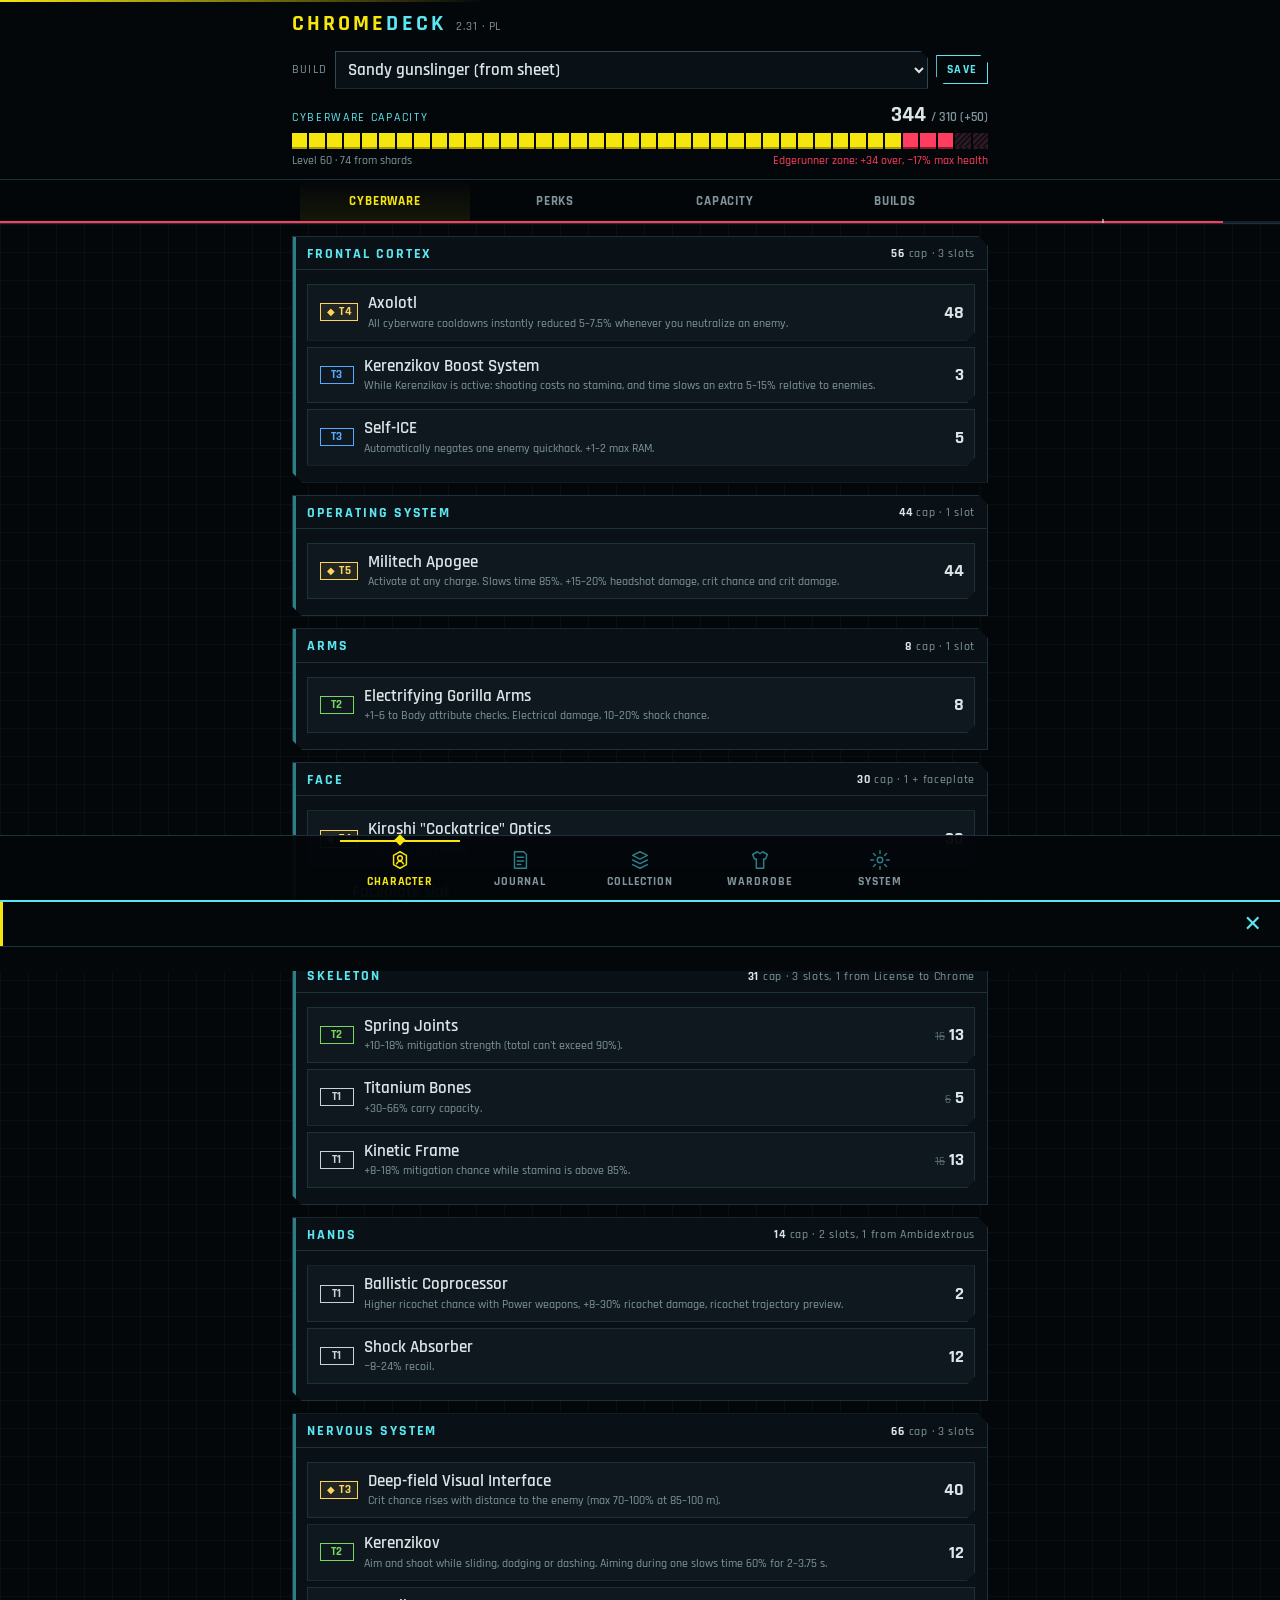
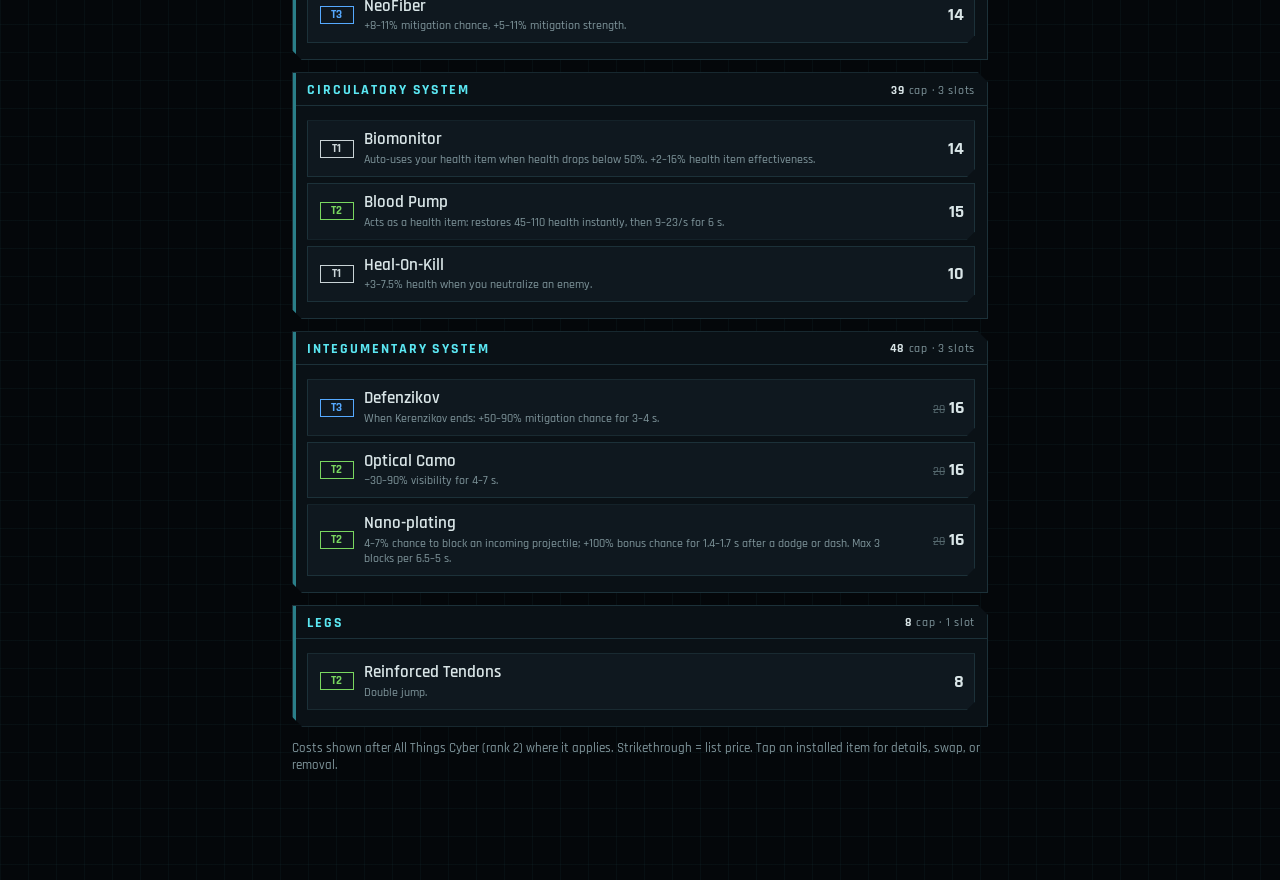
==== index.html @ b327940f "Rebuild Chromedeck as an installable offline web app Split the single-file planner into a small mult" ====
<!DOCTYPE html>
<html lang="en">
<head>
<meta charset="utf-8">
<meta name="viewport" content="width=device-width, initial-scale=1, viewport-fit=cover">
<meta name="theme-color" content="#04070a">
<meta name="color-scheme" content="dark">
<meta name="description" content="Unofficial Cyberpunk 2077 completionist companion: cyberware, perks, capacity, builds and more.">
<meta name="apple-mobile-web-app-capable" content="yes">
<meta name="mobile-web-app-capable" content="yes">
<meta name="apple-mobile-web-app-status-bar-style" content="black-translucent">
<meta name="apple-mobile-web-app-title" content="Chromedeck">
<title>Chromedeck</title>
<link rel="manifest" href="manifest.webmanifest">
<link rel="icon" href="icons/icon.svg" type="image/svg+xml">
<link rel="apple-touch-icon" href="icons/apple-touch-icon.png">
<link rel="preconnect" href="https://fonts.googleapis.com">
<link rel="preconnect" href="https://fonts.gstatic.com" crossorigin>
<link href="https://fonts.googleapis.com/css2?family=Rajdhani:wght@500;600;700&display=swap" rel="stylesheet">
<link rel="stylesheet" href="css/tokens.css">
<link rel="stylesheet" href="css/app.css">
</head>
<body>

<header>
  <div class="brand"><h1>Chrome<span>deck</span></h1><span class="ver">2.31 · PL</span></div>
  <div class="buildbar" id="buildbar">
    <label class="lbl" for="buildSel">Build</label>
    <select id="buildSel"></select>
    <button class="btn sm" id="hdrSave" title="Everything autosaves; this just confirms it">Save</button>
  </div>
  <div class="gauge" id="gauge"></div>
</header>
<nav class="subnav" id="subnav" aria-label="Character sections"></nav>

<main>
  <section class="view" id="v-cyberware" aria-label="Cyberware loadout"></section>
  <section class="view" id="v-perks" aria-label="Attributes and perks"></section>
  <section class="view" id="v-capacity" aria-label="Capacity sources and shards"></section>
  <section class="view" id="v-builds" aria-label="Saved builds"></section>
  <section class="view" id="v-journal" aria-label="Journal"></section>
  <section class="view" id="v-collection" aria-label="Collection"></section>
  <section class="view" id="v-wardrobe" aria-label="Wardrobe"></section>
  <section class="view" id="v-system" aria-label="System"></section>
  <noscript><p class="hint">Chromedeck needs JavaScript.</p></noscript>
</main>

<nav class="tabs" id="tabs" aria-label="Sections"></nav>

<div class="scrim" id="scrim"></div>
<div class="sheet" id="sheet" role="dialog" aria-modal="true" aria-labelledby="sheetTitle" aria-hidden="true">
  <div class="sh"><h3 id="sheetTitle"></h3><button class="x" id="sheetClose" aria-label="Close">✕</button></div>
  <div class="sb" id="sheetBody"></div>
</div>
<div class="toast" id="toast" role="status" aria-live="polite"></div>
<div class="update" id="update" hidden><span>A new version is ready.</span><button class="btn sm pri" id="swReload">Update</button></div>

<script type="module" src="js/app.js"></script>
</body>
</html>
---- css/tokens.css ----
/* Design tokens — colors, rarity, shape. Dark-only, matching the game's UI. */
:root{
  --bg:#04070a; --panel:#0a1116; --panel2:#0f181f; --line:#1c3139; --line2:#2b4a55;
  --cyan:#5be7f2; --cyan-dim:#2a7f89; --yellow:#f5e60d; --red:#ff3d5e; --green:#7ee08a;
  --text:#d9e5e7; --muted:#7f959b; --faint:#56696f;
  --r-common:#c9d3d6; --r-uncommon:#79d65f; --r-rare:#55a9ff; --r-epic:#c77dff; --r-legendary:#ff9d3b; --r-iconic:#ffd45e;
  --chamfer:10px;
  --safe-b: env(safe-area-inset-bottom, 0px);
  --safe-t: env(safe-area-inset-top, 0px);
  --nav-h: 64px;
}
---- css/app.css ----
/* Components. Sections are marked like the game menus they serve. */
*{box-sizing:border-box;-webkit-tap-highlight-color:transparent}
html,body{margin:0;background:var(--bg);color:var(--text);font-family:'Rajdhani',system-ui,-apple-system,'Segoe UI',sans-serif;font-weight:500;font-size:17px;line-height:1.3}
body{min-height:100vh;background-image:
  linear-gradient(rgba(91,231,242,.035) 1px, transparent 1px),
  linear-gradient(90deg, rgba(91,231,242,.035) 1px, transparent 1px);
  background-size:28px 28px;padding-bottom:calc(var(--nav-h) + 28px + var(--safe-b))}
button,input,select,textarea{font:inherit;color:inherit}
button{cursor:pointer;background:none;border:0;padding:0}
[hidden]{display:none!important}
button:focus-visible,input:focus-visible,textarea:focus-visible,[tabindex]:focus-visible{outline:2px solid var(--yellow);outline-offset:2px}
::selection{background:var(--cyan);color:#000}
.num{font-variant-numeric:tabular-nums}

/* ---------- header ---------- */
header{position:relative;z-index:20;background:linear-gradient(180deg,rgba(4,7,10,.98),rgba(4,7,10,.92));-webkit-backdrop-filter:blur(6px);backdrop-filter:blur(6px);border-bottom:1px solid var(--line);padding:calc(10px + var(--safe-t)) 14px 8px}
header::before{content:"";position:absolute;left:0;top:0;height:2px;width:38%;background:linear-gradient(90deg,var(--yellow),transparent)}

header>*{max-width:696px;margin-left:auto;margin-right:auto}
.brand{display:flex;align-items:baseline;gap:10px;padding-bottom:6px}
.brand h1{margin:0;font-size:22px;font-weight:700;letter-spacing:.14em;text-transform:uppercase;color:var(--yellow)}
.brand h1 span{color:var(--cyan)}
.brand .ver{font-size:12px;color:var(--muted);letter-spacing:.08em;white-space:nowrap}
.buildbar{display:flex;align-items:center;gap:8px;margin-top:6px}
.buildbar .lbl{font-size:12px;color:var(--muted);letter-spacing:.1em;text-transform:uppercase}
.buildbar select{flex:1;min-width:0;background:var(--panel);border:1px solid var(--line2);color:var(--text);padding:6px 8px;font-weight:600;clip-path:polygon(0 0,calc(100% - 8px) 0,100% 8px,100% 100%,0 100%)}

/* capacity gauge (hero) */
.gauge{margin-top:10px;padding-bottom:2px}
.gauge .row{display:flex;justify-content:space-between;align-items:baseline}
.gauge .title{font-size:12px;letter-spacing:.14em;text-transform:uppercase;color:var(--cyan)}
.gauge .val{font-size:22px;font-weight:700}
.gauge .val small{font-size:13px;color:var(--muted);font-weight:600}
.gauge .val.warn{color:var(--red)}
.segs{display:grid;grid-template-columns:repeat(40,1fr);gap:2px;margin-top:4px;height:14px}
.segs i{display:block;background:#142129;border-bottom:2px solid #1a2c35}
.segs i.on{background:var(--yellow);border-bottom-color:#a89c00}
.segs i.over{background:var(--red);border-bottom-color:#8a1a2c}
.segs i.dead{background:repeating-linear-gradient(135deg,#0c1318 0 2px,#3a1620 2px 4px);border-bottom-color:transparent}
.gauge .sub{display:flex;justify-content:space-between;font-size:12px;color:var(--muted);margin-top:4px}
.gauge .sub b{color:var(--text);font-weight:600}
.gauge .sub .bad{color:var(--red)}

/* ---------- tabs ---------- */
nav.tabs{position:fixed;left:0;right:0;bottom:0;z-index:20;display:grid;grid-template-columns:repeat(5,minmax(0,120px));justify-content:center;background:rgba(4,7,10,.97);border-top:1px solid var(--line);padding:4px 6px calc(6px + var(--safe-b))}
nav.tabs button{display:flex;flex-direction:column;align-items:center;gap:3px;min-width:0;min-height:52px;padding:7px 1px 4px;font-size:10.5px;letter-spacing:.03em;text-transform:uppercase;color:var(--muted);font-weight:700;border-top:2px solid transparent;position:relative}
nav.tabs button svg{color:var(--cyan-dim)}
nav.tabs button.on{color:var(--yellow);border-top-color:var(--yellow)}
nav.tabs button.on svg{color:var(--yellow)}
nav.tabs button.on::after{content:"";position:absolute;top:-2px;left:50%;width:8px;height:8px;background:var(--yellow);transform:translate(-50%,-50%) rotate(45deg)}

/* sub-tabs (Character › Cyberware / Perks / …) */
.subnav{position:sticky;top:0;z-index:19;display:flex;justify-content:center;overflow-x:auto;scrollbar-width:none;background:rgba(4,7,10,.96);-webkit-backdrop-filter:blur(6px);backdrop-filter:blur(6px);border-bottom:1px solid var(--line);padding:env(safe-area-inset-top,0px) 8px 0}
.subnav::-webkit-scrollbar{display:none}
.subnav .mini{position:absolute;left:0;right:0;bottom:-1px;height:3px;background:#142129}
.subnav .mini i{position:absolute;left:0;top:0;bottom:0;background:var(--yellow)}
.subnav .mini.bad i{background:var(--red)}
.subnav .mini b{position:absolute;top:-2px;bottom:-2px;width:2px;background:var(--text);opacity:.6}

.subnav button{flex:1 1 0;max-width:170px;min-width:0;min-height:44px;padding:8px 4px 7px;font-size:13px;font-weight:700;letter-spacing:.06em;text-transform:uppercase;color:var(--muted);border-bottom:2px solid transparent;margin-bottom:-1px;white-space:nowrap}
.subnav button.on{color:var(--yellow);border-bottom-color:var(--yellow);background:linear-gradient(0deg,rgba(245,230,13,.08),transparent)}

main{padding:12px 12px 0;max-width:720px;margin:0 auto}
.view{display:none}.view.on{display:block}

/* ---------- panels ---------- */
.panel{background:var(--panel);border:1px solid var(--line);margin-bottom:12px;position:relative;clip-path:polygon(0 0,calc(100% - var(--chamfer)) 0,100% var(--chamfer),100% 100%,var(--chamfer) 100%,0 calc(100% - var(--chamfer)))}
.panel::before{content:"";position:absolute;left:0;top:0;width:3px;height:100%;background:var(--cyan-dim)}
.ph{display:flex;align-items:center;justify-content:space-between;padding:8px 12px 6px 14px;border-bottom:1px solid var(--line)}
.ph h2{margin:0;font-size:14px;letter-spacing:.14em;text-transform:uppercase;color:var(--cyan);font-weight:700}
.ph .meta{font-size:12px;color:var(--muted);letter-spacing:.06em}
.ph .meta b{color:var(--text)}
.pb{padding:8px 12px 10px 14px}
.hint{font-size:13px;color:var(--muted);line-height:1.35}
.hint a{color:var(--cyan)}

/* slot rows */
.slot{display:flex;align-items:center;gap:10px;width:100%;text-align:left;padding:9px 10px 9px 12px;border:1px solid var(--line);background:var(--panel2);margin:6px 0;position:relative;clip-path:polygon(0 0,100% 0,100% calc(100% - 8px),calc(100% - 8px) 100%,0 100%)}
.slot.empty{background:repeating-linear-gradient(135deg,transparent 0 6px,rgba(91,231,242,.05) 6px 7px);border-style:dashed;color:var(--muted)}
.slot .nm{flex:1;min-width:0;font-weight:600;font-size:17px;line-height:1.15}
.slot .nm small{display:-webkit-box;-webkit-line-clamp:2;-webkit-box-orient:vertical;overflow:hidden;font-size:12px;font-weight:500;color:var(--muted);line-height:1.25;margin-top:2px}
.slot .cap{font-size:18px;font-weight:700;min-width:44px;text-align:right}
.slot .cap s{color:var(--faint);font-size:12px;font-weight:500;margin-right:4px}
.slot .cap small{font-size:11px;color:var(--muted);font-weight:600;display:block;line-height:1;letter-spacing:.08em}
.slot .add{color:var(--cyan);font-size:20px;line-height:1;width:22px;text-align:center}

/* tier / rarity badge — text + shape, never color alone */
.tb{display:inline-flex;align-items:center;gap:4px;font-size:12px;font-weight:700;letter-spacing:.04em;padding:2px 6px;border:1px solid currentColor;line-height:1;min-width:34px;justify-content:center;flex-shrink:0}
.tb.t1{color:var(--r-common)}.tb.t2{color:var(--r-uncommon)}.tb.t3{color:var(--r-rare)}.tb.t4{color:var(--r-epic)}.tb.t5{color:var(--r-legendary)}
.tb.ic{color:var(--r-iconic);background:rgba(255,212,94,.08)}
.tb.ic::before{content:"◆";font-size:10px}

/* ---------- sheet (picker / detail) ---------- */
.scrim{position:fixed;inset:0;background:rgba(0,0,0,.6);z-index:30;opacity:0;pointer-events:none;transition:opacity .18s}
.scrim.on{opacity:1;pointer-events:auto}
.sheet{position:fixed;left:0;right:0;bottom:0;z-index:31;background:var(--bg);border-top:2px solid var(--cyan);max-height:88vh;display:flex;flex-direction:column;transform:translateY(100%);transition:transform .22s cubic-bezier(.2,.8,.2,1);padding-bottom:var(--safe-b)}
.sheet.on{transform:none}
@media (prefers-reduced-motion:reduce){.sheet,.scrim{transition:none}}
.sh{display:flex;align-items:center;gap:10px;padding:10px 12px 8px 14px;border-bottom:1px solid var(--line);position:relative}
.sh::before{content:"";position:absolute;left:0;top:0;bottom:0;width:3px;background:var(--yellow)}
.sh h3{margin:0;flex:1;font-size:15px;letter-spacing:.12em;text-transform:uppercase;color:var(--yellow)}
.sh .x{color:var(--cyan);font-size:22px;line-height:1;padding:2px 6px}
.sb{overflow:auto;padding:10px 12px 14px;-webkit-overflow-scrolling:touch}
.search{display:flex;gap:8px;margin-bottom:8px}
.search input{flex:1;background:var(--panel);border:1px solid var(--line2);padding:8px 10px;color:var(--text)}
.search input::placeholder{color:var(--faint)}
.chips{display:flex;gap:6px;flex-wrap:wrap;margin-bottom:8px}
.chip{font-size:12px;letter-spacing:.06em;text-transform:uppercase;font-weight:700;padding:4px 9px;border:1px solid var(--line2);color:var(--muted);clip-path:polygon(0 0,calc(100% - 6px) 0,100% 6px,100% 100%,6px 100%,0 calc(100% - 6px))}
.chip.on{background:var(--cyan);color:#021014;border-color:var(--cyan)}
.item{display:flex;align-items:stretch;border-bottom:1px solid var(--line)}
.item .main{flex:1;min-width:0;display:flex;align-items:center;gap:10px;text-align:left;padding:9px 6px 9px 10px}
.item .info{color:var(--cyan);font-size:17px;padding:0 10px;border-left:1px solid var(--line)}
.item .nm{flex:1;min-width:0;font-weight:600}
.item .nm small{display:block;font-size:12px;color:var(--muted);font-weight:500;line-height:1.25;white-space:normal}
.item .cap{font-size:18px;font-weight:700;min-width:36px;text-align:right}
.item.used{opacity:.45}
.item.sel{background:rgba(245,230,13,.07)}
.item .st{font-size:11px;color:var(--yellow);letter-spacing:.08em;text-transform:uppercase;font-weight:700}

.detail .name{font-size:22px;font-weight:700;margin:2px 0 4px}
.detail .line{display:flex;gap:8px;align-items:center;flex-wrap:wrap;margin-bottom:8px;font-size:13px;color:var(--muted)}
.detail .line b{color:var(--text)}
.detail .eff{white-space:pre-wrap;border-left:2px solid var(--line2);padding:6px 10px;margin:6px 0 10px;line-height:1.35}
.detail .req{color:var(--yellow);font-size:13px;margin-bottom:6px}
.detail .notes{color:var(--muted);font-size:13px;margin-bottom:8px;white-space:pre-wrap}
.btnrow{display:flex;gap:8px;flex-wrap:wrap;margin-top:6px}
.btn{padding:9px 14px;font-weight:700;letter-spacing:.1em;text-transform:uppercase;font-size:13px;border:1px solid var(--cyan);color:var(--cyan);clip-path:polygon(0 0,calc(100% - 8px) 0,100% 8px,100% 100%,8px 100%,0 calc(100% - 8px))}
.btn.pri{background:var(--yellow);color:#111;border-color:var(--yellow)}
.btn.warn{border-color:var(--red);color:var(--red)}
.btn.sm{padding:6px 10px;font-size:12px}
.btn:disabled{opacity:.4;cursor:default}

/* form bits */
.field{display:flex;align-items:center;justify-content:space-between;gap:10px;padding:8px 0;border-bottom:1px solid var(--line)}
.field:last-child{border-bottom:0}
.field .k{flex:1;min-width:0}
.field .k small{display:block;color:var(--muted);font-size:12px;line-height:1.25;margin-top:1px}
.field .v{display:flex;align-items:center;gap:6px}
.field .v .n{min-width:36px;text-align:center;font-size:18px;font-weight:700}
.step{width:40px;height:40px;border:1px solid var(--line2);color:var(--cyan);font-size:18px;font-weight:700;line-height:1;display:grid;place-items:center}
.step:disabled{opacity:.3}
.tog{width:52px;height:28px;border:1px solid var(--line2);position:relative;background:var(--panel2);clip-path:polygon(0 0,calc(100% - 6px) 0,100% 6px,100% 100%,6px 100%,0 calc(100% - 6px))}
.tog::after{content:"";position:absolute;top:3px;left:3px;width:20px;height:20px;background:var(--faint);transition:left .15s,background .15s}
.tog.on{border-color:var(--yellow)}
.tog.on::after{left:27px;background:var(--yellow)}
.pill{font-size:12px;font-weight:700;letter-spacing:.08em;text-transform:uppercase;padding:4px 8px;border:1px solid var(--faint);color:var(--faint)}
.pill.on{border-color:var(--yellow);color:var(--yellow)}
.seg{display:inline-flex;border:1px solid var(--line2)}
.seg button{padding:5px 10px;font-size:13px;font-weight:700;color:var(--muted);border-right:1px solid var(--line2)}
.seg button:last-child{border-right:0}
.seg button.on{background:var(--cyan);color:#021014}
input[type=range]{width:150px;accent-color:var(--yellow)}
input[type=number],input[type=text],textarea{background:var(--panel2);border:1px solid var(--line2);padding:6px 8px;color:var(--text);width:100%}
input[type=number]{width:72px;text-align:right}
textarea{min-height:90px;resize:vertical;font-family:ui-monospace,SFMono-Regular,Menlo,monospace;font-size:13px;line-height:1.4}
textarea.notes{font-family:inherit;font-size:15px}

/* capacity summary table */
.sum{width:100%;border-collapse:collapse;font-size:15px}
.sum td{padding:5px 0;border-bottom:1px solid var(--line)}
.sum td:last-child{text-align:right;font-weight:700;font-size:17px}
.sum tr.total td{border-bottom:0;border-top:2px solid var(--line2);color:var(--yellow);font-size:18px;padding-top:8px}
.sum tr.dim td{color:var(--muted)}
.sum tr.bad td{color:var(--red)}

/* shard cards */
.shard{display:flex;align-items:center;gap:10px;padding:8px 0;border-bottom:1px solid var(--line)}
.shard:last-child{border-bottom:0}
.shard .k{flex:1;min-width:0}
.shard .k b{display:block;font-size:16px}
.shard .k small{display:block;color:var(--muted);font-size:12px;line-height:1.25}
.shard .pips{display:flex;gap:3px;margin-top:4px;flex-wrap:wrap}
.shard .pips i{width:12px;height:8px;background:#142129;border:1px solid var(--line2)}
.shard .pips i.on{background:var(--cyan);border-color:var(--cyan)}
.shard .pips i.pl{border-color:#c77dff}
.shard .pips i.pl.on{background:#c77dff}
.shard .v{display:flex;align-items:center;gap:6px}
.shard .v .n{min-width:44px;text-align:center;font-size:16px;font-weight:700}

/* build list */
.bl{display:flex;align-items:center;gap:10px;width:100%;text-align:left;padding:10px 10px 10px 12px;border:1px solid var(--line);background:var(--panel2);margin:6px 0;clip-path:polygon(0 0,100% 0,100% calc(100% - 8px),calc(100% - 8px) 100%,0 100%)}
.bl.on{border-color:var(--yellow)}
.bl .nm{flex:1;font-weight:700;font-size:17px}
.bl .nm small{display:block;font-weight:500;font-size:12px;color:var(--muted)}
.bl .cap{font-weight:700;font-size:17px}

.toast{position:fixed;left:50%;bottom:calc(var(--nav-h) + 20px + var(--safe-b));max-width:calc(100vw - 32px);text-align:center;transform:translateX(-50%) translateY(20px);background:var(--yellow);color:#111;font-weight:700;letter-spacing:.06em;padding:8px 14px;z-index:40;opacity:0;transition:.2s;pointer-events:none;clip-path:polygon(0 0,calc(100% - 8px) 0,100% 8px,100% 100%,8px 100%,0 calc(100% - 8px))}
.toast.on{opacity:1;transform:translateX(-50%)}
.warnbox{border:1px solid var(--red);color:var(--red);padding:8px 10px;font-size:13px;margin:8px 0;background:rgba(255,61,94,.06)}
.okbox{border:1px solid var(--cyan-dim);color:var(--cyan);padding:8px 10px;font-size:13px;margin:8px 0}
kbd{font-family:ui-monospace,Menlo,monospace;font-size:12px;border:1px solid var(--line2);padding:1px 4px}
/* perks */
.pts{display:grid;grid-template-columns:repeat(3,1fr);gap:8px;margin-bottom:6px}
.pts div{border:1px solid var(--line);padding:6px 8px;clip-path:polygon(0 0,calc(100% - 8px) 0,100% 8px,100% 100%,0 100%)}
.pts small{display:block;font-size:11px;letter-spacing:.1em;text-transform:uppercase;color:var(--muted)}
.pts b{font-size:22px;font-weight:700;color:var(--yellow)}
.pts b span{font-size:13px;color:var(--muted);font-weight:600}
.achips{display:grid;grid-template-columns:repeat(6,1fr);gap:5px;margin:0 0 12px}
.achip{display:flex;flex-direction:column;align-items:center;padding:6px 2px 4px;border:1px solid var(--line2);color:var(--muted);clip-path:polygon(0 0,calc(100% - 7px) 0,100% 7px,100% 100%,7px 100%,0 calc(100% - 7px))}
.achip b{font-size:11px;letter-spacing:.06em}
.achip span{font-size:18px;font-weight:700;color:var(--text);line-height:1.1}
.achip.on{background:var(--cyan);color:#021014;border-color:var(--cyan)}
.achip.on span{color:#021014}
.tiers{display:grid;grid-template-columns:repeat(4,1fr);gap:4px;margin:4px 0 8px}
.tiers span{text-align:center;font-size:11px;letter-spacing:.06em;text-transform:uppercase;color:var(--faint);border-top:2px solid var(--line)}
.tiers span b{display:block;font-size:15px;color:inherit}
.tiers span.on{color:var(--cyan);border-top-color:var(--cyan)}
.seg.wide{display:grid;grid-template-columns:repeat(3,1fr);width:100%}
.seg.wide button{padding:6px 4px;font-size:12px;letter-spacing:.02em;white-space:normal;line-height:1.15}
.tree{background:var(--panel);border:1px solid var(--line);margin-bottom:10px;clip-path:polygon(0 0,calc(100% - 10px) 0,100% 10px,100% 100%,10px 100%,0 calc(100% - 10px))}
.tree .node{cursor:pointer}
.tree .node:focus-visible{outline:none}
.tree .node:focus-visible path:nth-child(2){stroke:var(--yellow);stroke-width:3}
.lvls{margin:8px 0 10px}
.lvl{display:grid;grid-template-columns:44px 1fr;gap:8px;padding:6px 0;border-bottom:1px solid var(--line);color:var(--muted)}
.lvl:last-child{border-bottom:0}
.lvl.on{color:var(--text)}
.lvl.on span:first-child{color:var(--yellow)}
.lvl span:first-child{font-weight:700;font-size:12px;letter-spacing:.06em;text-transform:uppercase;padding-top:2px}
@media (min-width:720px){.segs{height:16px}}

/* ---------- shared bits added with the app shell ---------- */
.buildbar{padding-bottom:2px}
.bl .st,.item .st{font-size:11px;color:var(--yellow);letter-spacing:.08em;text-transform:uppercase;font-weight:700}
label.k{cursor:default}
.steps{margin:0;padding-left:20px;line-height:1.45}
.steps li{margin:2px 0}
.plan{margin:0;padding:0;list-style:none}
.plan li{position:relative;padding:6px 0 6px 18px;border-bottom:1px solid var(--line);color:var(--muted)}
.plan li:last-child{border-bottom:0}
.plan li::before{content:"";position:absolute;left:2px;top:13px;width:7px;height:7px;border:1px solid var(--cyan);transform:rotate(45deg)}
.soon .pb p{color:var(--text)}
details.adv>summary{list-style:none;cursor:pointer}
details.adv>summary::-webkit-details-marker{display:none}
details.adv>summary h2::before{content:"▸ ";color:var(--cyan-dim)}
details.adv[open]>summary h2::before{content:"▾ "}
.update{position:fixed;left:50%;transform:translateX(-50%);bottom:calc(var(--nav-h) + 20px + var(--safe-b));z-index:35;display:flex;align-items:center;gap:10px;background:var(--panel);border:1px solid var(--cyan);padding:8px 8px 8px 12px;font-size:14px;max-width:calc(100vw - 32px)}
nav.tabs button span{max-width:100%;overflow:hidden;text-overflow:ellipsis;white-space:nowrap}
@media (min-width:720px){nav.tabs button{font-size:12px;letter-spacing:.08em}}
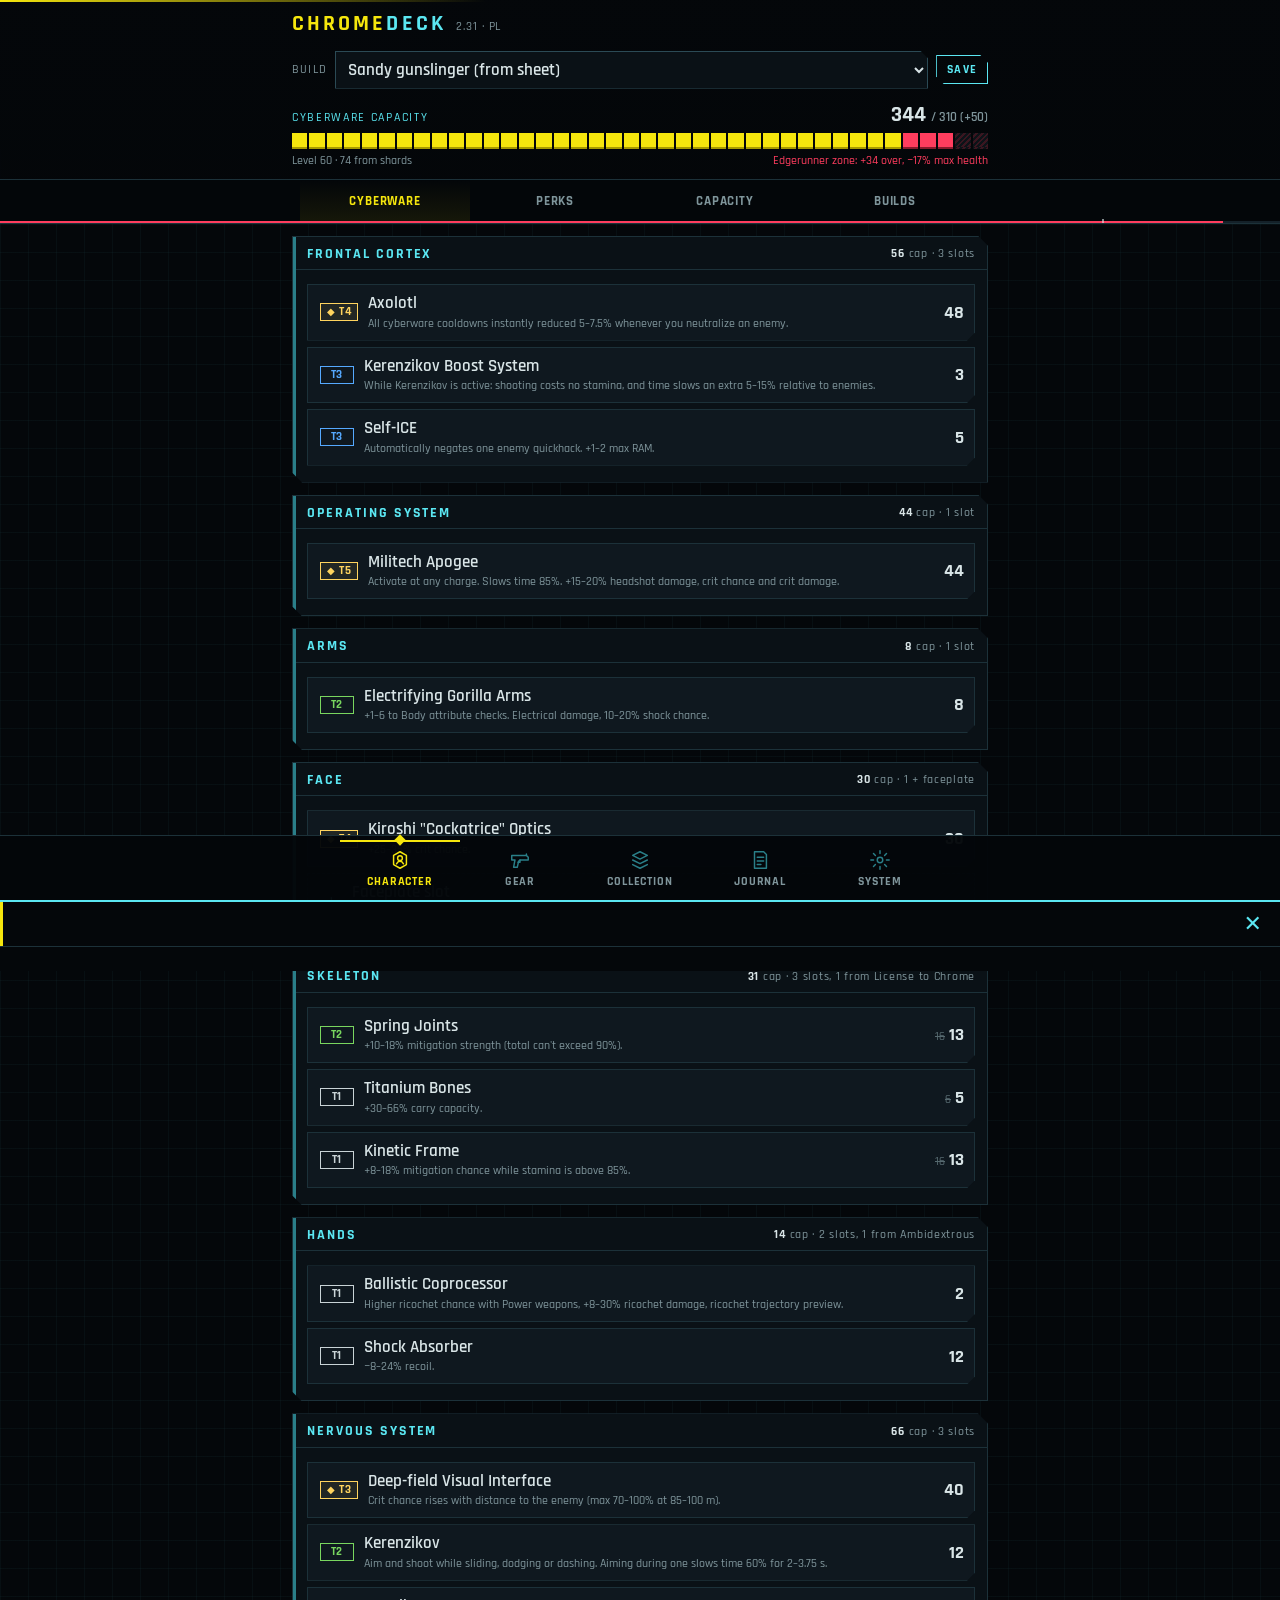
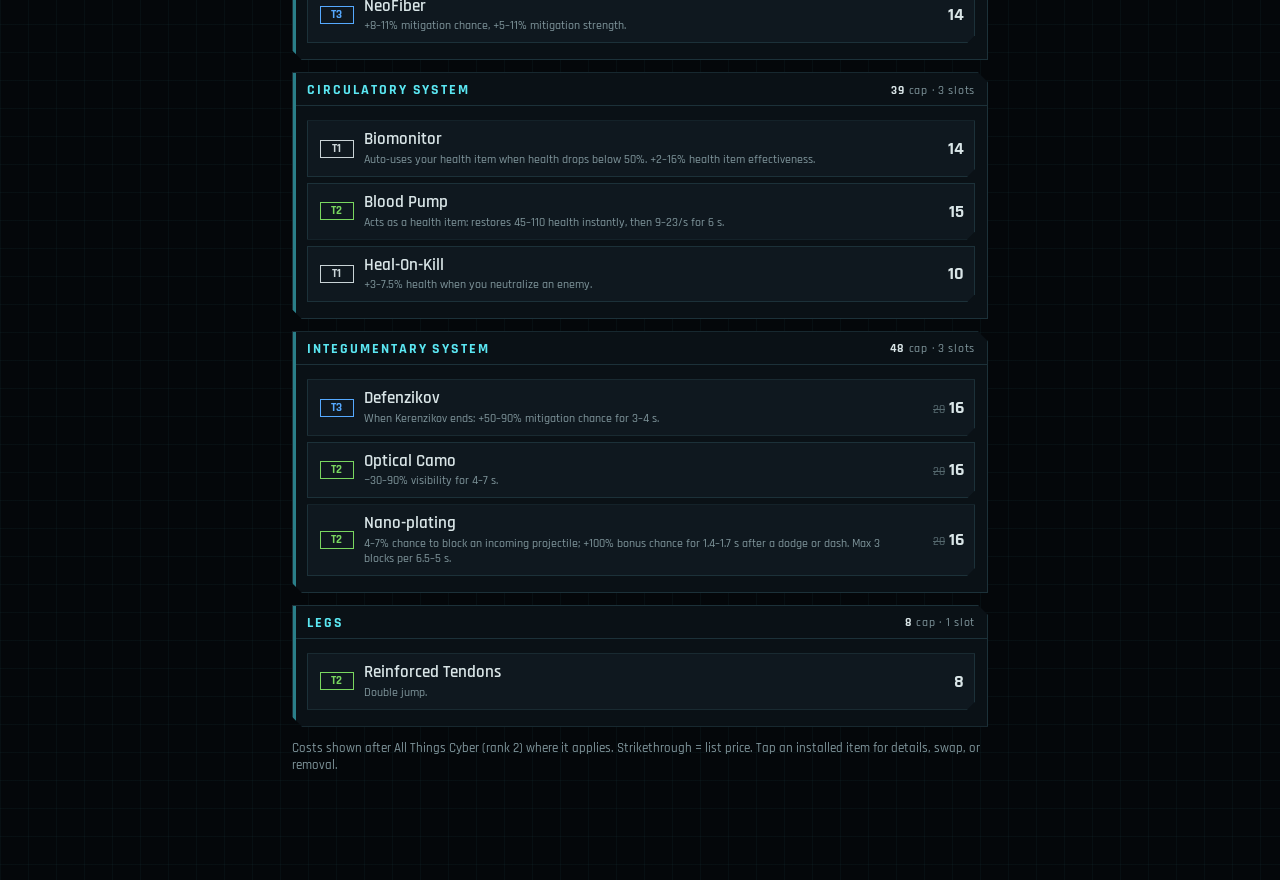
==== commit cf15983f: "Reorder bottom tabs and add Gear (Weapons + Wardrobe) Bottom bar is now Character, Gear, Collection," ====
--- a/index.html
+++ b/index.html
@@ -38,9 +38,10 @@
   <section class="view" id="v-perks" aria-label="Attributes and perks"></section>
   <section class="view" id="v-capacity" aria-label="Capacity sources and shards"></section>
   <section class="view" id="v-builds" aria-label="Saved builds"></section>
+  <section class="view" id="v-weapons" aria-label="Weapons"></section>
+  <section class="view" id="v-wardrobe" aria-label="Wardrobe"></section>
+  <section class="view" id="v-collection" aria-label="Collection"></section>
   <section class="view" id="v-journal" aria-label="Journal"></section>
-  <section class="view" id="v-collection" aria-label="Collection"></section>
-  <section class="view" id="v-wardrobe" aria-label="Wardrobe"></section>
   <section class="view" id="v-system" aria-label="System"></section>
   <noscript><p class="hint">Chromedeck needs JavaScript.</p></noscript>
 </main>
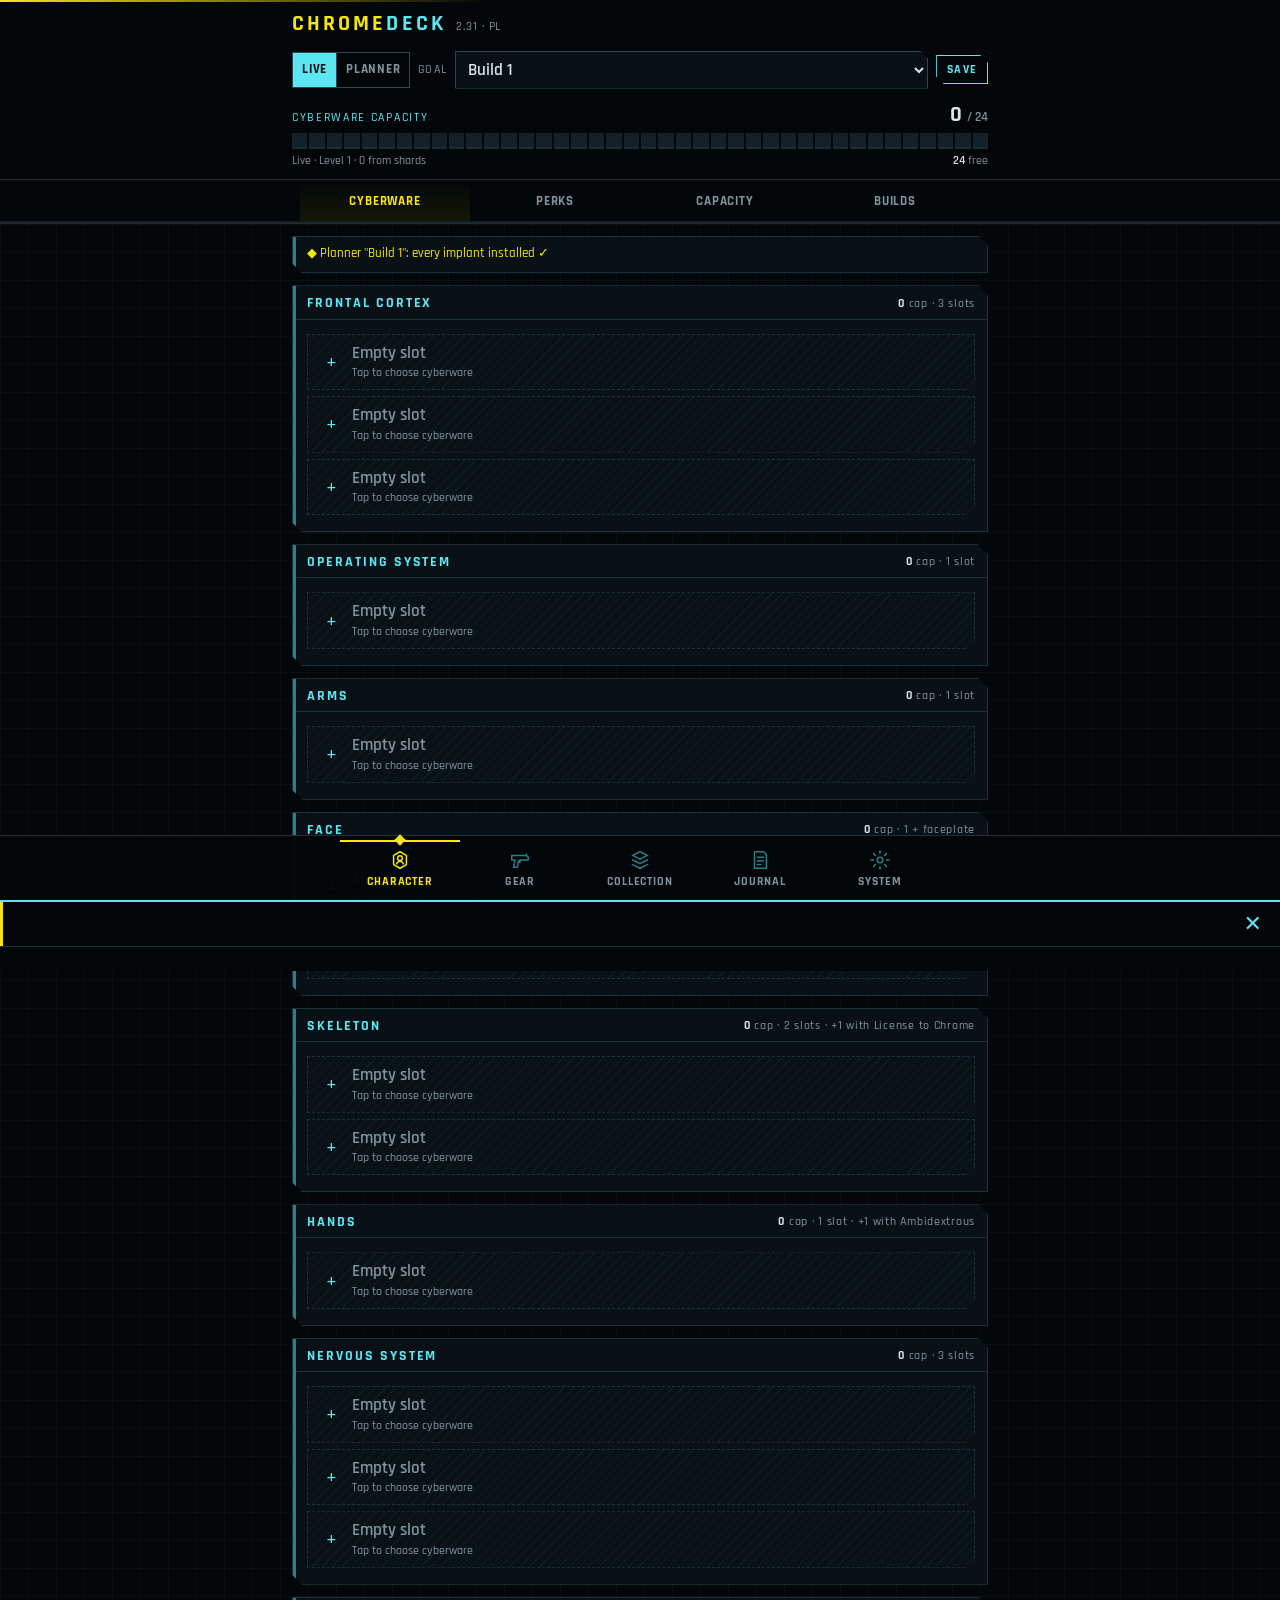
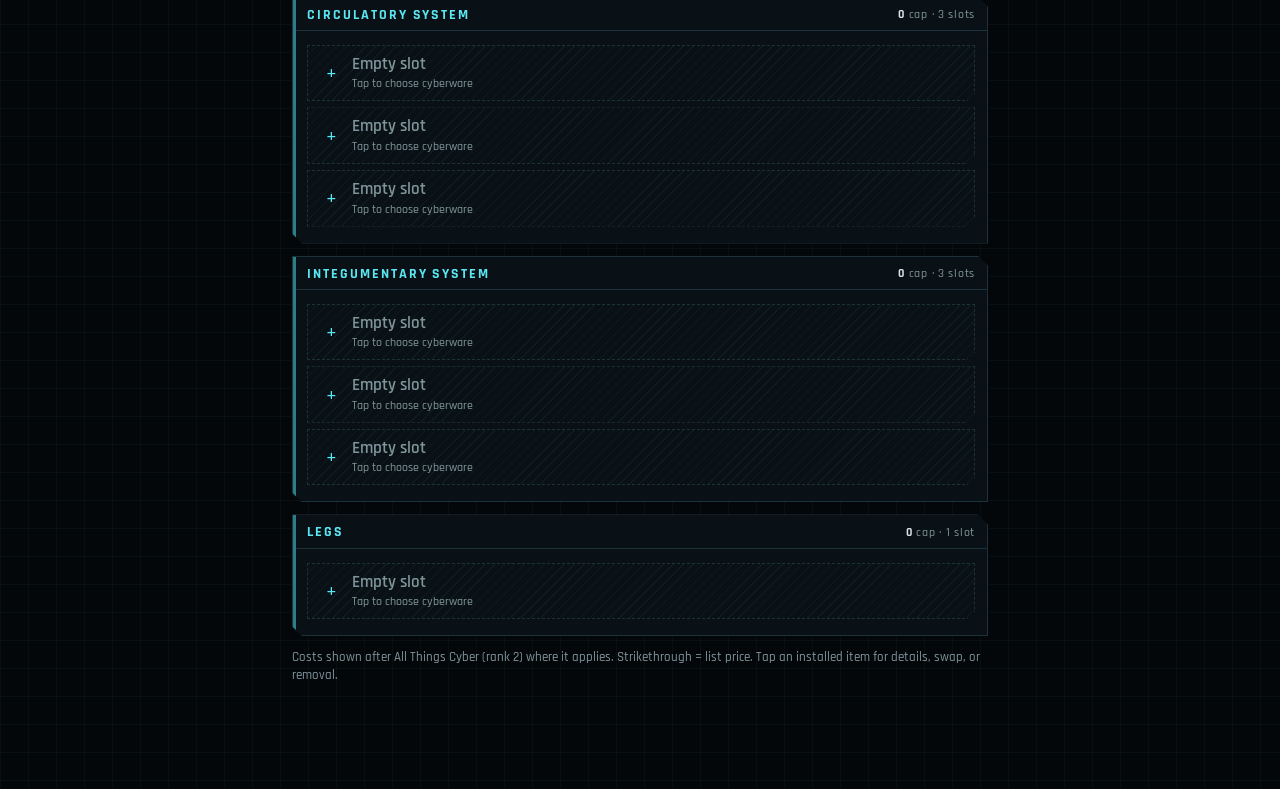
==== commit 2820bfc0: "Character: Live and Planner - Live: each save now has its own V (level, attributes, perks, installed" ====
--- a/index.html
+++ b/index.html
@@ -5,6 +5,7 @@
 <meta name="viewport" content="width=device-width, initial-scale=1, viewport-fit=cover">
 <meta name="theme-color" content="#04070a">
 <meta name="color-scheme" content="dark">
+<meta name="referrer" content="no-referrer">
 <meta name="description" content="Unofficial Cyberpunk 2077 completionist companion: cyberware, perks, capacity, builds and more.">
 <meta name="apple-mobile-web-app-capable" content="yes">
 <meta name="mobile-web-app-capable" content="yes">
@@ -25,7 +26,8 @@
 <header>
   <div class="brand"><h1>Chrome<span>deck</span></h1><span class="ver">2.31 · PL</span></div>
   <div class="buildbar" id="buildbar">
-    <label class="lbl" for="buildSel">Build</label>
+    <div class="seg modeseg" id="modeSeg" role="group" aria-label="Character: live or planner"></div>
+    <label class="lbl" for="buildSel" id="buildLbl">Build</label>
     <select id="buildSel"></select>
     <button class="btn sm" id="hdrSave" title="Everything autosaves; this just confirms it">Save</button>
   </div>
@@ -40,7 +42,10 @@
   <section class="view" id="v-builds" aria-label="Saved builds"></section>
   <section class="view" id="v-weapons" aria-label="Weapons"></section>
   <section class="view" id="v-wardrobe" aria-label="Wardrobe"></section>
-  <section class="view" id="v-collection" aria-label="Collection"></section>
+  <section class="view" id="v-overview" aria-label="Completion overview"></section>
+  <section class="view" id="v-vehicles" aria-label="Vehicles"></section>
+  <section class="view" id="v-collectibles" aria-label="Collectibles"></section>
+  <section class="view" id="v-homes" aria-label="Apartments"></section>
   <section class="view" id="v-journal" aria-label="Journal"></section>
   <section class="view" id="v-system" aria-label="System"></section>
   <noscript><p class="hint">Chromedeck needs JavaScript.</p></noscript>
--- a/css/app.css
+++ b/css/app.css
@@ -57,7 +57,7 @@
 .subnav .mini.bad i{background:var(--red)}
 .subnav .mini b{position:absolute;top:-2px;bottom:-2px;width:2px;background:var(--text);opacity:.6}
 
-.subnav button{flex:1 1 0;max-width:170px;min-width:0;min-height:44px;padding:8px 4px 7px;font-size:13px;font-weight:700;letter-spacing:.06em;text-transform:uppercase;color:var(--muted);border-bottom:2px solid transparent;margin-bottom:-1px;white-space:nowrap}
+.subnav button{flex:1 0 auto;max-width:170px;min-height:44px;padding:8px 4px 7px;font-size:13px;font-weight:700;letter-spacing:.06em;text-transform:uppercase;color:var(--muted);border-bottom:2px solid transparent;margin-bottom:-1px;white-space:nowrap}
 .subnav button.on{color:var(--yellow);border-bottom-color:var(--yellow);background:linear-gradient(0deg,rgba(245,230,13,.08),transparent)}
 
 main{padding:12px 12px 0;max-width:720px;margin:0 auto}
@@ -237,3 +237,174 @@
 .update{position:fixed;left:50%;transform:translateX(-50%);bottom:calc(var(--nav-h) + 20px + var(--safe-b));z-index:35;display:flex;align-items:center;gap:10px;background:var(--panel);border:1px solid var(--cyan);padding:8px 8px 8px 12px;font-size:14px;max-width:calc(100vw - 32px)}
 nav.tabs button span{max-width:100%;overflow:hidden;text-overflow:ellipsis;white-space:nowrap}
 @media (min-width:720px){nav.tabs button{font-size:12px;letter-spacing:.08em}}
+
+/* ---------- journal ---------- */
+.prog{display:grid;grid-template-columns:1fr 1fr;gap:8px;margin-bottom:6px}
+.prog div{border:1px solid var(--line);padding:6px 8px 8px;clip-path:polygon(0 0,calc(100% - 8px) 0,100% 8px,100% 100%,0 100%)}
+.prog small{display:block;font-size:11px;letter-spacing:.1em;text-transform:uppercase;color:var(--muted)}
+.prog b{font-size:22px;font-weight:700;color:var(--yellow)}
+.prog b span{font-size:13px;color:var(--muted);font-weight:600}
+.prog i{display:block;height:4px;background:#142129;margin-top:4px}
+.prog em{display:block;height:100%;background:var(--yellow)}
+.msec{padding:14px 0 4px;border-bottom:1px solid var(--line2)}
+.msec b{display:block;font-size:12px;letter-spacing:.14em;text-transform:uppercase;color:var(--cyan)}
+.msec small{display:block;font-size:12px;color:var(--muted);line-height:1.3}
+.mrow{display:flex;align-items:stretch;border-bottom:1px solid var(--line)}
+.mchk{flex:0 0 44px;display:grid;place-items:center;min-height:52px}
+.mchk i{width:20px;height:20px;border:1.5px solid var(--cyan-dim);display:block;position:relative;clip-path:polygon(0 0,calc(100% - 5px) 0,100% 5px,100% 100%,0 100%)}
+.mrow.done .mchk i{background:var(--yellow);border-color:var(--yellow)}
+.mrow.done .mchk i::after{content:"";position:absolute;left:6px;top:2px;width:5px;height:10px;border:solid #111;border-width:0 2px 2px 0;transform:rotate(45deg)}
+.mmain{flex:1;min-width:0;display:flex;align-items:center;gap:8px;text-align:left;padding:8px 4px 8px 2px}
+.mmain .nm{flex:1;min-width:0;font-weight:600;font-size:16px;line-height:1.15}
+.mmain .nm small{display:block;font-size:12px;font-weight:500;color:var(--muted);margin-top:2px;white-space:nowrap;overflow:hidden;text-overflow:ellipsis}
+.mrow.done .mmain .nm{color:var(--muted)}
+.mrow.done .mmain .nm{text-decoration:line-through;text-decoration-color:var(--faint)}
+.tags{display:flex;flex-direction:column;align-items:flex-end;gap:3px;flex-shrink:0}
+.tag{display:inline-block;font-size:10.5px;font-weight:700;letter-spacing:.06em;text-transform:uppercase;padding:2px 5px;border:1px solid currentColor;line-height:1.1;white-space:nowrap}
+.tag.ok{color:var(--cyan)}.tag.warn{color:var(--yellow)}.tag.bad{color:var(--red)}.tag.dim{color:var(--muted)}
+.lnk{color:var(--cyan);text-decoration:underline;text-underline-offset:2px;font:inherit;padding:0}
+.k-h{font-size:11px;letter-spacing:.14em;text-transform:uppercase;color:var(--cyan);font-weight:700;margin:10px 0 4px}
+.ilist{margin:0 0 6px;padding-left:18px;line-height:1.5}
+details.mends{margin-top:10px;border-top:1px solid var(--line2)}
+details.mends>summary{list-style:none;cursor:pointer;padding:12px 0 6px}
+details.mends>summary::-webkit-details-marker{display:none}
+details.mends>summary b{display:block;font-size:13px;letter-spacing:.14em;text-transform:uppercase;color:var(--yellow)}
+details.mends>summary b::before{content:"▸ "}
+details.mends[open]>summary b::before{content:"▾ "}
+details.mends>summary small{display:block;font-size:12px;color:var(--muted)}
+.seg button{min-height:36px}
+.field.stack{flex-direction:column;align-items:stretch;gap:6px}
+.field.stack .v{display:block}
+.field.stack .seg{display:grid;width:100%}
+.field.stack .seg button{padding:6px 4px;font-size:13px}
+.prog.three{grid-template-columns:repeat(3,1fr)}
+.prog.three b{font-size:20px}
+.prog small.bad{color:var(--red);letter-spacing:.04em;text-transform:none;margin-top:3px}
+.mrow.missed .mmain .nm{color:var(--muted)}
+.chips .chip .num{opacity:.75;margin-left:2px}
+
+/* Act 2 threads card */
+.threads{border:1px solid var(--line2);background:var(--panel2);padding:8px 10px 10px;margin:8px 0 4px;clip-path:polygon(0 0,calc(100% - 10px) 0,100% 10px,100% 100%,0 100%)}
+.threads .th{font-size:11px;letter-spacing:.14em;text-transform:uppercase;color:var(--yellow);font-weight:700;margin-bottom:2px}
+.lane{padding:7px 0;border-bottom:1px solid var(--line)}
+.lane:last-of-type{border-bottom:0}
+.lane .lt{display:flex;align-items:baseline;gap:6px}
+.lane .lt b{font-size:15px}
+.lane .lt small{font-size:12px;color:var(--muted)}
+.lane .lt .num{margin-left:auto;font-weight:700;color:var(--cyan)}
+.lbar{display:flex;gap:3px;margin:5px 0 4px}
+.lbar i{flex:1;height:8px;background:#142129;border:1px solid var(--line2)}
+.lbar i.on{background:var(--yellow);border-color:var(--yellow)}
+.lbar i.nx{border-color:var(--cyan);box-shadow:inset 0 0 0 1px var(--cyan)}
+.lnext{font-size:14px;color:var(--muted)}
+.lnext .okt{color:var(--cyan);font-weight:700}
+.chk{display:block;width:100%;text-align:left;padding:8px 0;border-bottom:1px solid var(--line)}
+.chk:last-child{border-bottom:0}
+.chk b{display:block;font-size:15px;color:var(--cyan)}
+.chk small{display:block;font-size:13px;color:var(--muted);line-height:1.35;margin-top:2px}
+.msec.cont{padding-top:10px}
+.msec.cont b{color:var(--cyan-dim)}
+
+/* journal: layout switch and storyline groups */
+.seg.jmode{display:grid;grid-template-columns:1fr 1fr;width:100%;margin:0 0 8px}
+.seg.jmode button{min-height:40px}
+details.grp{border-top:1px solid var(--line2)}
+details.grp>summary{list-style:none;cursor:pointer;display:flex;align-items:center;gap:10px;padding:10px 0;min-height:48px}
+details.grp>summary::-webkit-details-marker{display:none}
+details.grp>summary::before{content:"▸";color:var(--cyan);width:12px;flex-shrink:0}
+details.grp[open]>summary::before{content:"▾"}
+details.grp .gt{flex:1;min-width:0}
+details.grp .gt b{display:block;font-size:15px}
+details.grp .gt small{display:block;font-size:12px;color:var(--muted)}
+details.grp .gbar{width:56px;height:5px;background:#142129;flex-shrink:0}
+details.grp .gbar em{display:block;height:100%;background:var(--yellow)}
+details.grp[open]{padding-bottom:6px}
+
+/* weapons */
+.prog.one{grid-template-columns:1fr}
+.ic-d{color:var(--r-iconic);font-size:12px;vertical-align:1px}
+.mchk.nochk{display:block}
+select.sel{background:var(--panel2);border:1px solid var(--line2);color:var(--text);padding:8px 10px;min-height:40px;font-weight:600;max-width:210px}
+.wimg{margin:0 0 8px;background:radial-gradient(ellipse at center,rgba(91,231,242,.08),transparent 70%);border:1px solid var(--line);text-align:center;padding:10px 6px 4px}
+.wimg img{max-width:100%;max-height:150px;object-fit:contain;display:block;margin:0 auto}
+.wimg figcaption{font-size:11px;color:var(--faint);margin-top:4px}
+.wimg.noimg img{display:none}
+.wimg.noimg::before{content:"◇ picture unavailable offline";display:block;color:var(--faint);font-size:13px;padding:24px 0}
+.wstats{display:grid;grid-template-columns:repeat(3,1fr);gap:6px;margin:0 0 8px}
+.wstats div{border:1px solid var(--line);padding:5px 7px}
+.wstats small{display:block;font-size:10.5px;letter-spacing:.06em;text-transform:uppercase;color:var(--muted)}
+.wstats b{font-size:17px}
+
+/* ---------- Collection: overview dashboard & checklists ---------- */
+.wimg.tarot img{max-height:260px}
+.seg.jmode button small{display:block;font-size:11px;font-weight:600;opacity:.8;letter-spacing:0}
+.prog small.bad{display:block}
+.dash{padding-top:2px;padding-bottom:4px}
+.drow{display:grid;grid-template-columns:1fr auto;align-items:end;gap:2px 8px;width:100%;min-height:48px;padding:8px 2px 9px;text-align:left;border-bottom:1px solid var(--line)}
+.drow:last-child{border-bottom:0}
+.drow .dl{font-weight:600;font-size:15px;line-height:1.15}
+.drow .dl small{display:block;font-size:12px;font-weight:600;color:var(--red)}
+.drow .dn{font-size:17px;font-weight:700;color:var(--yellow)}
+.drow .dn span{font-size:12px;color:var(--muted);font-weight:600}
+.drow i{grid-column:1/-1;display:block;height:4px;background:#142129}
+.drow em{display:block;height:100%;background:var(--yellow)}
+.drow.full .dn{color:var(--cyan)}
+.drow.full em{background:var(--cyan)}
+.drow:hover .dl,.drow:focus-visible .dl{color:var(--cyan)}
+
+/* ---------- saves ---------- */
+.savestrip{display:flex;align-items:center;gap:10px;justify-content:space-between;border:1px solid var(--line);padding:6px 6px 6px 10px;margin:8px 0 2px}
+.savestrip span{min-width:0}
+.savestrip b{display:block;font-size:15px;line-height:1.15}
+.savestrip small{display:block;font-size:12px;color:var(--muted);line-height:1.2}
+.savestrip .btn{flex-shrink:0}
+.saverow{border:1px solid var(--line);padding:8px 10px;margin-bottom:8px}
+.saverow.on{border-color:var(--cyan-dim)}
+.saverow b{font-size:16px}
+.saverow small{display:block;font-size:12px;color:var(--muted);margin-top:2px}
+.saverow .btnrow{margin-top:6px}
+
+/* ---------- wardrobe ---------- */
+.mmain img.th{width:46px;height:46px;flex:0 0 46px;object-fit:contain;background:#0c141a;border:1px solid var(--line)}
+.mchk.vcount{display:grid;place-items:center;font-size:12px;color:var(--muted);font-weight:600}
+.mchk.vcount b{color:var(--yellow);font-size:14px}
+.vgrid{display:grid;grid-template-columns:repeat(auto-fill,minmax(104px,1fr));gap:8px;margin-bottom:8px}
+.vtile{border:1px solid var(--line);padding:4px;display:flex;flex-direction:column;gap:4px}
+.vtile.own{border-color:var(--yellow)}
+.vtile .vpic{height:92px;display:grid;place-items:center;background:radial-gradient(ellipse at center,rgba(91,231,242,.08),transparent 70%)}
+.vtile .vpic img{max-width:88px;max-height:88px}
+.vtile small{font-size:11.5px;line-height:1.15;color:var(--muted);min-height:2.3em}
+.vtile .vown{min-height:36px;border:1px solid var(--line2);font-size:12px;font-weight:700;letter-spacing:.04em;text-transform:uppercase;color:var(--muted)}
+.vtile.own .vown{background:var(--yellow);color:#111;border-color:var(--yellow)}
+.vtile .btn{min-height:36px;padding:4px}
+.wimg.cloth img{max-height:200px}
+.orow{display:flex;gap:6px;align-items:center;margin-bottom:8px}
+.orow select{flex:1;min-width:0;min-height:40px;background:var(--panel2);color:var(--text);border:1px solid var(--line2);padding:0 8px}
+.orow .btn{padding:6px 8px}
+.doll{display:grid;grid-template-columns:1fr 104px 1fr;gap:6px;margin-top:6px}
+.doll .col{display:flex;flex-direction:column;gap:8px}
+.doll .mid{display:flex;align-items:center;justify-content:center}
+.doll .sil{width:100px;height:250px}
+.wslot{display:block;width:100%;text-align:left}
+.wslot small{display:block;font-size:10.5px;letter-spacing:.1em;text-transform:uppercase;color:var(--cyan);margin-bottom:2px}
+.wslot .box{height:84px;border:1px solid var(--line2);background:radial-gradient(ellipse at center,rgba(91,231,242,.09),transparent 70%);display:grid;place-items:center;clip-path:polygon(0 0,calc(100% - 8px) 0,100% 8px,100% 100%,8px 100%,0 calc(100% - 8px))}
+.wslot.own .box{border-color:var(--yellow)}
+.wslot .box img{max-width:80px;max-height:80px}
+.wslot .empty{color:var(--faint);font-size:22px}
+.wslot b{display:-webkit-box;-webkit-line-clamp:2;-webkit-box-orient:vertical;overflow:hidden;font-size:12px;font-weight:600;line-height:1.15;margin-top:3px}
+.wslot em{display:block;font-style:normal;font-size:11px;color:var(--muted)}
+.wslot.own em{color:var(--yellow)}
+.outfit1{margin-top:10px}
+.outfit1 .box{height:64px}
+.nopic{display:grid;place-items:center;color:var(--faint);font-size:20px}
+.nopic.th{width:46px;height:46px;flex:0 0 46px;border:1px solid var(--line)}
+.wimg .nopic{padding:28px 0 20px;font-size:13px}.wimg .nopic::after{content:" picture unavailable offline";margin-left:4px}
+
+/* ---------- Live / Planner ---------- */
+.buildbar .modeseg{flex-shrink:0}
+.buildbar .modeseg button{padding:5px 9px;min-height:34px;font-size:12.5px;letter-spacing:.06em;text-transform:uppercase}
+.goalline{color:var(--yellow)}
+.goalline .lnk{color:var(--yellow)}
+.achip .goalv{display:block;font-style:normal;font-size:10.5px;color:var(--yellow);line-height:1}
+.st.goalst{color:var(--yellow)}
+.warnbox.goalbox{border-color:var(--yellow);color:var(--yellow);background:rgba(245,230,13,.05)}
